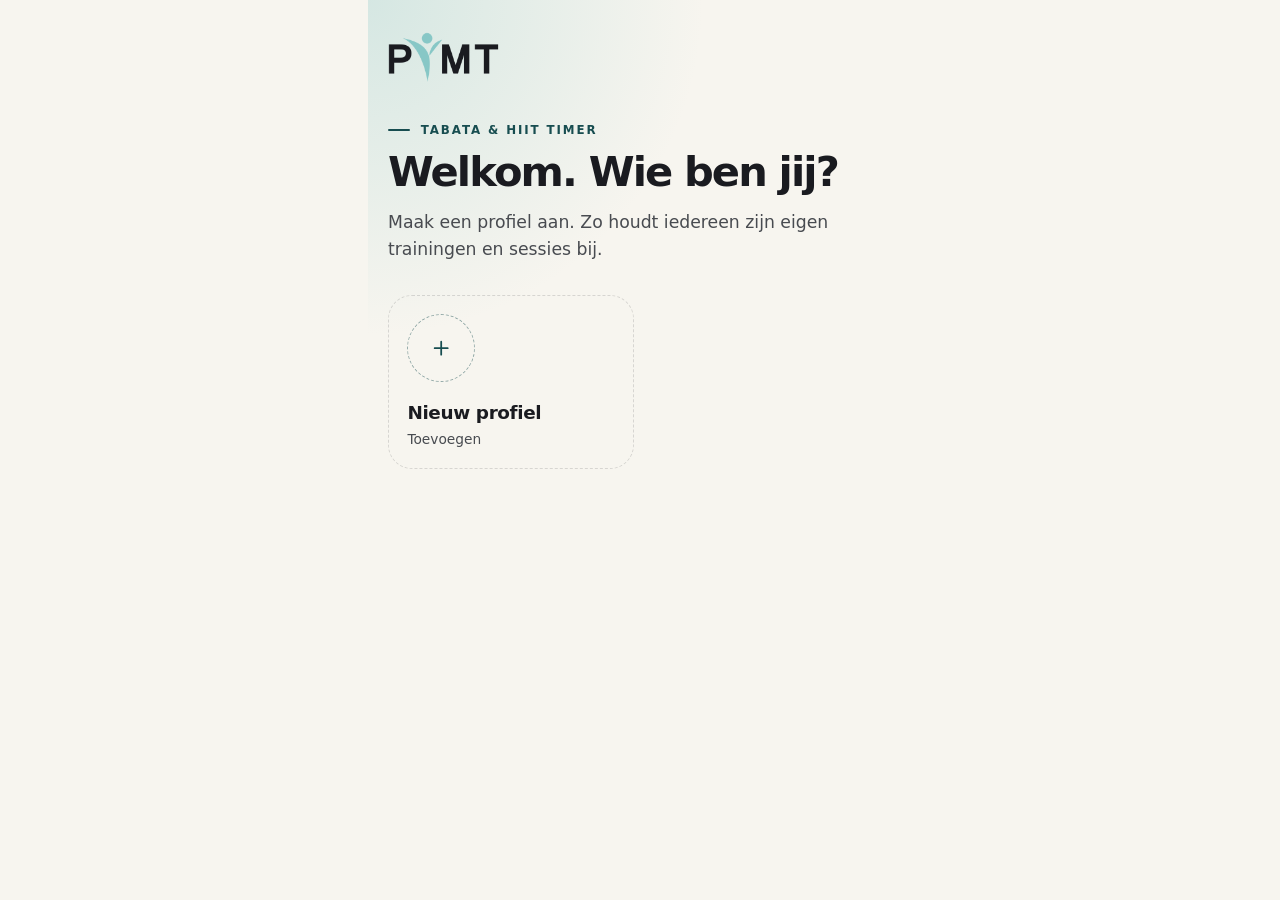
==== index.html @ 4b34563a "Bouw Tabata/HIIT timer als installeerbare web-app - Meerdere gebruikers met eigen trainingen en sess" ====
<!doctype html>
<html lang="nl">
<head>
  <meta charset="utf-8" />
  <title>Tabata Timer</title>
  <meta name="description" content="Tabata- en HIIT-timer met profielen per gebruiker." />

  <!-- Schermvullend op iPhone, ook onder de notch -->
  <meta name="viewport" content="width=device-width, initial-scale=1, viewport-fit=cover" />
  <meta name="theme-color" content="#f7f5ef" />

  <!-- Zorgt dat de app zonder Safari-balken opent vanaf het beginscherm -->
  <meta name="apple-mobile-web-app-capable" content="yes" />
  <meta name="mobile-web-app-capable" content="yes" />
  <meta name="apple-mobile-web-app-status-bar-style" content="default" />
  <meta name="apple-mobile-web-app-title" content="Tabata" />

  <link rel="manifest" href="manifest.webmanifest" />
  <link rel="apple-touch-icon" href="assets/icon-180.png" />
  <link rel="icon" type="image/png" href="assets/icon-192.png" />
  <link rel="stylesheet" href="css/app.css" />
</head>
<body>
  <div id="app"></div>
  <noscript>Deze app heeft JavaScript nodig.</noscript>
  <script type="module" src="js/app.js"></script>
</body>
</html>
---- css/app.css ----
/* ---------------------------------------------------------------
   app.css — vormgeving in de stijl van pvmtdankaerts.be
   Inhoud:
     1. Kleuren en basis
     2. Tekst (eyebrow, titels)
     3. Knoppen
     4. Schermen en onderdelen
     5. Training bewerken
     6. De lopende timer
     7. Pop-ups en meldingen
   --------------------------------------------------------------- */

/* ============ 1. Kleuren en basis ============ */
:root {
  --paper: #f7f5ef;
  --paper-deep: #edeae1;
  --surface: #fffef9;
  --ink: #1a1b20;
  --ink-soft: #484b50;
  --petrol: #174d50;
  --petrol-hover: #0f3c3f;
  --cyan: #87c7c6;
  --cyan-soft: #dcefed;
  --mint: #edf6f1;
  --line: rgba(26, 27, 32, 0.14);
  --danger: #a8433f;

  --radius-sm: 0.85rem;
  --radius-md: 1.5rem;
  --radius-lg: 2.5rem;
  --shadow: 0 24px 70px rgba(25, 44, 43, 0.11);

  --font: "Avenir Next", Avenir, "Segoe UI", system-ui, sans-serif;

  /* Ruimte voor de notch en de home-balk van de iPhone */
  --safe-top: env(safe-area-inset-top, 0px);
  --safe-bottom: env(safe-area-inset-bottom, 0px);
  --gutter: 1.25rem;
  --tabbar: 4.25rem;
}

*,
*::before,
*::after {
  box-sizing: border-box;
}

html {
  -webkit-text-size-adjust: 100%;
  -webkit-tap-highlight-color: transparent;
}

body {
  margin: 0;
  background: var(--paper);
  color: var(--ink);
  font-family: var(--font);
  font-size: 1rem;
  line-height: 1.5;
  text-rendering: optimizeLegibility;
  -webkit-font-smoothing: antialiased;
  touch-action: manipulation;
  overscroll-behavior-y: none;
}

body.is-running {
  overflow: hidden;
}

button,
input {
  font: inherit;
  color: inherit;
}

button {
  border: 0;
  background: none;
  padding: 0;
  cursor: pointer;
  text-align: inherit;
  -webkit-user-select: none;
  user-select: none;
  touch-action: manipulation;
}

svg {
  width: 1.4rem;
  height: 1.4rem;
  flex: none;
  display: block;
}

:focus-visible {
  outline: 2px solid var(--petrol);
  outline-offset: 3px;
}

[hidden] {
  display: none !important;
}

/* ============ 2. Tekst ============ */
.eyebrow {
  display: flex;
  align-items: center;
  gap: 0.65rem;
  margin: 0 0 0.8rem;
  color: var(--petrol);
  font-size: 0.74rem;
  font-weight: 700;
  line-height: 1.2;
  letter-spacing: 0.16em;
  text-transform: uppercase;
}

.eyebrow::before {
  content: "";
  flex: none;
  width: 1.4rem;
  height: 2px;
  border-radius: 2px;
  background: currentColor;
}

.title {
  margin: 0;
  font-size: clamp(2rem, 9.5vw, 2.6rem);
  font-weight: 650;
  line-height: 1.04;
  letter-spacing: -0.045em;
  text-wrap: balance;
}

.title--sm {
  font-size: 1.75rem;
}

.lead {
  margin: 1rem 0 0;
  color: var(--ink-soft);
  font-size: 1.08rem;
  line-height: 1.55;
}

.lead--sm {
  margin: 0.5rem 0 1.4rem;
  font-size: 1rem;
}

.muted {
  color: var(--ink-soft);
}

.hint {
  margin: 0.9rem 0.25rem 0;
  font-size: 0.86rem;
}

.section-gap {
  margin-top: 2.2rem;
}

/* ============ 3. Knoppen ============ */
.button {
  display: inline-flex;
  align-items: center;
  justify-content: center;
  gap: 0.55rem;
  min-height: 3.4rem;
  padding: 0.8rem 1.35rem;
  border: 1px solid transparent;
  border-radius: 999px;
  font-size: 0.96rem;
  font-weight: 700;
  line-height: 1.2;
  text-align: center;
  transition: transform 0.15s, background 0.18s;
}

.button:active {
  transform: scale(0.97);
}

.button svg {
  width: 1.15rem;
  height: 1.15rem;
}

.button--primary {
  background: var(--petrol);
  color: #fff;
}

.button--primary:active {
  background: var(--petrol-hover);
}

.button--secondary {
  border-color: var(--line);
  background: rgba(255, 255, 255, 0.55);
}

.button--danger {
  background: var(--danger);
  color: #fff;
}

.button--wide {
  display: flex;
  width: 100%;
}

.button--wide + .button--wide {
  margin-top: 0.65rem;
}

/* Ronde knop, zoals de pijltjes op de website */
.round-btn {
  display: grid;
  place-items: center;
  flex: none;
  width: 2.9rem;
  height: 2.9rem;
  border: 1px solid var(--line);
  border-radius: 50%;
  background: rgba(255, 255, 255, 0.55);
  transition: transform 0.15s;
}

.round-btn:active {
  transform: scale(0.92);
}

.round-btn--primary {
  width: 3.4rem;
  height: 3.4rem;
  border-color: transparent;
  background: var(--petrol);
  color: #fff;
  box-shadow: 0 8px 22px rgba(23, 77, 80, 0.22);
}

.round-btn--primary svg {
  width: 1.5rem;
  height: 1.5rem;
  margin-left: 0.12rem;
}

.link {
  display: inline-flex;
  align-items: center;
  gap: 0.45rem;
  min-height: 2.75rem;
  padding: 0.4rem 0.25rem;
  color: var(--petrol);
  font-size: 0.93rem;
  font-weight: 700;
  text-decoration: underline;
  text-decoration-thickness: 1px;
  text-underline-offset: 0.25em;
}

.link svg {
  width: 1.1rem;
  height: 1.1rem;
}

.link--danger {
  color: var(--danger);
}

/* ============ 4. Schermen en onderdelen ============ */
.screen {
  max-width: 34rem;
  min-height: 100dvh;
  margin: 0 auto;
  padding: calc(var(--safe-top) + 1.6rem) var(--gutter) calc(var(--safe-bottom) + 2rem);
}

/* Zachte cyaan gloed linksboven, zoals de hero op de website */
.screen--hero {
  background: radial-gradient(circle at 0% 0%, rgba(135, 199, 198, 0.3), transparent 21rem) no-repeat;
}

.screen--tabs {
  padding-bottom: calc(var(--safe-bottom) + var(--tabbar) + 2rem);
}

.logo {
  display: block;
  width: auto;
  height: 3.1rem;
  margin: 0.4rem 0 2.6rem;
}

/* ---- Avatar ---- */
.avatar {
  display: grid;
  place-items: center;
  flex: none;
  width: 2.75rem;
  height: 2.75rem;
  border-radius: 50%;
  color: #fff;
  font-size: 1.1rem;
  font-weight: 700;
  letter-spacing: -0.02em;
}

.avatar--light {
  color: var(--ink);
}

.avatar--lg {
  width: 4.25rem;
  height: 4.25rem;
  font-size: 1.75rem;
}

.avatar--ghost {
  border: 1.5px dashed rgba(23, 77, 80, 0.45);
  background: transparent !important;
  color: var(--petrol);
}

.avatar-btn {
  border-radius: 50%;
  padding: 3px;
  border: 1px solid var(--line);
  background: var(--surface);
}

/* ---- Gebruikers kiezen ---- */
.user-grid {
  display: grid;
  grid-template-columns: repeat(2, minmax(0, 1fr));
  gap: 0.75rem;
  margin-top: 2rem;
}

.user-card {
  display: flex;
  flex-direction: column;
  align-items: flex-start;
  gap: 0.15rem;
  min-width: 0;
  padding: 1.15rem;
  border: 1px solid var(--line);
  border-radius: var(--radius-md);
  background: var(--surface);
  transition: transform 0.15s;
}

.user-card:active {
  transform: scale(0.97);
}

.user-card .avatar {
  margin-bottom: 0.9rem;
}

.user-card strong {
  max-width: 100%;
  overflow: hidden;
  font-size: 1.15rem;
  font-weight: 650;
  letter-spacing: -0.02em;
  text-overflow: ellipsis;
  white-space: nowrap;
}

.user-card small {
  color: var(--ink-soft);
  font-size: 0.86rem;
}

.user-card--new {
  border-style: dashed;
  background: transparent;
}

/* ---- Trainingen ---- */
.topline {
  display: flex;
  align-items: flex-start;
  justify-content: space-between;
  gap: 1rem;
}

.weekcard {
  display: grid;
  grid-template-columns: 1fr 1fr;
  margin: 1.6rem 0 0.4rem;
  border-radius: var(--radius-md);
  background: var(--petrol);
  color: #fff;
}

.weekcard > div {
  padding: 1.05rem 1.25rem;
}

.weekcard > div + div {
  border-left: 1px solid rgba(255, 255, 255, 0.18);
}

.weekcard strong {
  display: block;
  font-size: 1.6rem;
  font-weight: 650;
  line-height: 1.15;
  letter-spacing: -0.035em;
}

.weekcard span {
  color: rgba(255, 255, 255, 0.78);
  font-size: 0.84rem;
}

.group {
  margin-top: 1.9rem;
}

.workout {
  display: flex;
  align-items: center;
  gap: 0.75rem;
  margin-top: 0.7rem;
  padding: 0.35rem 1.1rem 0.35rem 0.35rem;
  border: 1px solid var(--line);
  border-radius: var(--radius-md);
  background: var(--surface);
}

.workout-main {
  flex: 1;
  min-width: 0;
  padding: 0.85rem 0 0.9rem 0.9rem;
  border-radius: 1.2rem;
}

.workout h3 {
  margin: 0;
  overflow: hidden;
  font-size: 1.24rem;
  font-weight: 650;
  line-height: 1.2;
  letter-spacing: -0.025em;
  text-overflow: ellipsis;
  white-space: nowrap;
}

.workout p {
  margin: 0.2rem 0 0.6rem;
  color: var(--ink-soft);
  font-size: 0.88rem;
  line-height: 1.35;
}

.pill {
  display: inline-block;
  flex: none;
  padding: 0.22rem 0.65rem;
  border-radius: 999px;
  background: var(--cyan-soft);
  color: var(--petrol);
  font-size: 0.8rem;
  font-weight: 700;
  font-variant-numeric: tabular-nums;
  white-space: nowrap;
}

.pill--muted {
  background: var(--paper-deep);
  color: var(--ink-soft);
}

.screen > .button--wide {
  margin-top: 1.4rem;
}

.empty {
  margin-top: 1.6rem;
  padding: 1.5rem;
  border: 1px dashed var(--line);
  border-radius: var(--radius-md);
  color: var(--ink-soft);
  text-align: center;
}

.empty p {
  margin: 0;
}

/* ---- Tabbalk onderaan ---- */
.tabbar {
  position: fixed;
  z-index: 10;
  right: 0;
  bottom: 0;
  left: 0;
  display: flex;
  justify-content: center;
  height: calc(var(--tabbar) + var(--safe-bottom));
  padding: 0 0.5rem var(--safe-bottom);
  border-top: 1px solid var(--line);
  background: rgba(247, 245, 239, 0.88);
  -webkit-backdrop-filter: blur(18px);
  backdrop-filter: blur(18px);
}

.tab {
  display: flex;
  flex: 1;
  flex-direction: column;
  align-items: center;
  justify-content: center;
  gap: 0.2rem;
  max-width: 10rem;
  color: var(--ink-soft);
  font-size: 0.72rem;
  font-weight: 600;
}

.tab.is-active {
  color: var(--petrol);
  font-weight: 700;
}

.tab svg {
  width: 1.5rem;
  height: 1.5rem;
}

/* ---- Lijsten en rijen ---- */
.list {
  overflow: hidden;
  border: 1px solid var(--line);
  border-radius: var(--radius-md);
  background: var(--surface);
}

.list > * + * {
  border-top: 1px solid var(--line);
}

.row,
.session {
  display: flex;
  align-items: center;
  gap: 0.85rem;
  width: 100%;
  min-height: 4rem;
  padding: 0.75rem 1.1rem;
}

.row:active,
.session:active {
  background: var(--mint);
}

.row-body,
.session-body {
  flex: 1;
  min-width: 0;
}

.row-body strong,
.session-body strong {
  display: block;
  overflow: hidden;
  font-weight: 650;
  letter-spacing: -0.015em;
  text-overflow: ellipsis;
  white-space: nowrap;
}

.row-body small,
.session-body small {
  display: block;
  color: var(--ink-soft);
  font-size: 0.84rem;
  line-height: 1.35;
}

.session-time {
  flex: none;
  width: 2.9rem;
  color: var(--ink-soft);
  font-size: 0.86rem;
  font-variant-numeric: tabular-nums;
}

/* Aan/uit-schakelaar */
.switch {
  position: relative;
  flex: none;
  width: 3.1rem;
  height: 1.9rem;
  border-radius: 999px;
  background: var(--paper-deep);
  box-shadow: inset 0 0 0 1px var(--line);
  transition: background 0.2s;
}

.switch::after {
  content: "";
  position: absolute;
  top: 0.2rem;
  left: 0.2rem;
  width: 1.5rem;
  height: 1.5rem;
  border-radius: 50%;
  background: #fff;
  box-shadow: 0 1px 4px rgba(0, 0, 0, 0.25);
  transition: transform 0.2s;
}

[aria-checked="true"] .switch {
  background: var(--petrol);
}

[aria-checked="true"] .switch::after {
  transform: translateX(1.2rem);
}

/* ---- Geschiedenis ---- */
.segmented {
  display: grid;
  grid-template-columns: 1fr 1fr;
  gap: 0.25rem;
  margin: 1.5rem 0 1.25rem;
  padding: 0.25rem;
  border-radius: 999px;
  background: var(--paper-deep);
}

.segmented button {
  min-height: 2.6rem;
  border-radius: 999px;
  color: var(--ink-soft);
  font-size: 0.93rem;
  font-weight: 700;
  text-align: center;
}

.segmented .is-active {
  background: var(--surface);
  color: var(--petrol);
  box-shadow: 0 1px 4px rgba(25, 44, 43, 0.14);
}

.tiles {
  display: grid;
  grid-template-columns: repeat(3, minmax(0, 1fr));
  gap: 0.6rem;
}

.tile {
  padding: 0.95rem 0.9rem;
  border-radius: var(--radius-sm);
  background: var(--cyan-soft);
}

.tile strong {
  display: block;
  color: var(--petrol);
  font-size: 1.3rem;
  font-weight: 650;
  line-height: 1.2;
  letter-spacing: -0.035em;
  white-space: nowrap;
}

.tile span {
  color: var(--ink-soft);
  font-size: 0.8rem;
}

.day {
  margin: 1.6rem 0.25rem 0.6rem;
  color: var(--ink-soft);
  font-size: 0.86rem;
  font-weight: 600;
}

.day::first-letter {
  text-transform: uppercase;
}

.usergroup {
  margin-top: 1.25rem;
  padding: 1.1rem;
  border: 1px solid var(--line);
  border-radius: var(--radius-md);
  background: rgba(255, 255, 255, 0.45);
}

.usergroup-head {
  display: flex;
  align-items: center;
  gap: 0.85rem;
}

.usergroup-head strong {
  display: block;
  font-size: 1.15rem;
  font-weight: 650;
  letter-spacing: -0.02em;
}

.usergroup-head em {
  color: var(--ink-soft);
  font-size: 0.86rem;
  font-style: normal;
  font-weight: 500;
}

.usergroup-head small {
  color: var(--ink-soft);
  font-size: 0.84rem;
}

.usergroup .day {
  margin-top: 1.1rem;
}

.usergroup > .muted {
  margin: 0.9rem 0 0;
  font-size: 0.9rem;
}

.usergroup > .link {
  margin-top: 0.5rem;
}

/* ---- Profiel ---- */
.profile-head {
  display: flex;
  align-items: center;
  gap: 1rem;
  margin: 0.4rem 0 1.4rem;
}

.screen > .link--danger {
  margin-top: 1.6rem;
}

/* ============ 5. Training bewerken ============ */
.screen--edit {
  padding-bottom: calc(var(--safe-bottom) + 13.5rem);
}

.navbar {
  display: flex;
  align-items: center;
  justify-content: space-between;
  margin-bottom: 1.5rem;
}

.navbar .eyebrow {
  margin: 0;
}

.navbar .eyebrow::before {
  display: none;
}

.navbar-spacer {
  width: 2.9rem;
}

.textfield {
  display: block;
  margin-top: 1rem;
}

.textfield > span {
  display: block;
  margin: 0 0 0.4rem 0.25rem;
  font-size: 0.86rem;
  font-weight: 700;
}

.textfield em {
  color: var(--ink-soft);
  font-style: normal;
  font-weight: 500;
}

.textfield input {
  width: 100%;
  min-height: 3.4rem;
  padding: 0.6rem 1.1rem;
  border: 1px solid var(--line);
  border-radius: var(--radius-sm);
  background: var(--surface);
  font-size: 1.05rem; /* minstens 16px: anders zoomt de iPhone in bij het typen */
  -webkit-appearance: none;
  appearance: none;
}

.textfield input::placeholder {
  color: rgba(72, 75, 80, 0.6);
}

.textfield input:focus {
  border-color: var(--petrol);
  outline: 2px solid rgba(23, 77, 80, 0.18);
  outline-offset: 0;
}

.chips {
  display: flex;
  flex-wrap: wrap;
  gap: 0.45rem;
  margin-top: 0.6rem;
}

.chip {
  min-height: 2.2rem;
  padding: 0.3rem 0.9rem;
  border: 1px solid var(--line);
  border-radius: 999px;
  background: rgba(255, 255, 255, 0.55);
  font-size: 0.86rem;
  font-weight: 600;
}

.field {
  display: flex;
  align-items: center;
  justify-content: space-between;
  gap: 0.75rem;
  min-height: 4.4rem;
  padding: 0.7rem 0.7rem 0.7rem 1.1rem;
}

.field-label {
  display: flex;
  align-items: center;
  gap: 0.75rem;
  min-width: 0;
}

.field-label strong {
  display: block;
  font-weight: 650;
  line-height: 1.25;
  letter-spacing: -0.015em;
}

.field-label small {
  display: block;
  color: var(--ink-soft);
  font-size: 0.8rem;
  line-height: 1.3;
}

.dot {
  flex: none;
  width: 0.7rem;
  height: 0.7rem;
  border-radius: 50%;
}

.dot--prepare,
.seg--prepare {
  background: #cfc9bb;
}

.dot--work,
.seg--work {
  background: var(--petrol);
}

.dot--rest,
.seg--rest,
.seg--setrest {
  background: var(--cyan);
}

.dot--cooldown,
.seg--cooldown {
  background: #b9dcd9;
}

.dot--none {
  border: 1.5px solid var(--line);
}

.stepper {
  display: flex;
  flex: none;
  align-items: center;
  gap: 0.15rem;
}

.step {
  display: grid;
  place-items: center;
  width: 2.75rem;
  height: 2.75rem;
  border: 1px solid var(--line);
  border-radius: 50%;
  background: var(--paper);
  color: var(--petrol);
}

.step:active {
  background: var(--cyan-soft);
}

.step svg {
  width: 1.2rem;
  height: 1.2rem;
}

.step-value {
  width: 4.1rem;
  height: 2.75rem;
  padding: 0;
  border: 0;
  border-radius: var(--radius-sm);
  background: transparent;
  font-size: 1.25rem;
  font-weight: 650;
  font-variant-numeric: tabular-nums;
  letter-spacing: -0.02em;
  text-align: center;
}

.step-value:focus {
  background: var(--cyan-soft);
  outline: none;
}

.edit-actions {
  display: flex;
  justify-content: space-between;
  margin-top: 1.4rem;
}

/* Balk onderaan met totale tijd en de knoppen */
.savebar {
  position: fixed;
  z-index: 10;
  right: 0;
  bottom: 0;
  left: 0;
  padding: 0.95rem var(--gutter) calc(var(--safe-bottom) + 0.95rem);
  border-top: 1px solid var(--line);
  background: rgba(247, 245, 239, 0.92);
  -webkit-backdrop-filter: blur(18px);
  backdrop-filter: blur(18px);
}

.savebar > * {
  max-width: 31.5rem;
  margin-inline: auto;
}

.savebar-info {
  display: flex;
  align-items: baseline;
  justify-content: space-between;
}

.savebar-info span {
  color: var(--ink-soft);
  font-size: 0.86rem;
  font-weight: 600;
}

.savebar-info strong {
  font-size: 1.5rem;
  font-weight: 650;
  font-variant-numeric: tabular-nums;
  letter-spacing: -0.035em;
}

.timeline {
  display: flex;
  gap: 1px;
  height: 0.55rem;
  margin-top: 0.45rem;
  margin-bottom: 0.9rem;
  overflow: hidden;
  border-radius: 999px;
  background: var(--paper-deep);
}

.seg {
  flex: 1 0 0;
  min-width: 0;
}

.savebar-buttons {
  display: grid;
  grid-template-columns: auto 1fr;
  gap: 0.6rem;
}

/* ============ 6. De lopende timer ============ */
.run {
  /* Kleuren per fase: zie [data-phase] hieronder */
  --bg: var(--paper);
  --fg: var(--ink);
  --soft: var(--ink-soft);
  --ring: var(--petrol);
  --track: rgba(26, 27, 32, 0.1);
  --btn: rgba(26, 27, 32, 0.07);
  --play-bg: var(--petrol);
  --play-fg: #fff;

  position: fixed;
  z-index: 50;
  inset: 0;
  display: flex;
  flex-direction: column;
  padding: calc(var(--safe-top) + 0.9rem) var(--gutter) calc(var(--safe-bottom) + 1.25rem);
  background: var(--bg);
  color: var(--fg);
  transition: background 0.35s, color 0.35s;
}

.run[data-phase="work"] {
  --bg: var(--petrol);
  --fg: #fff;
  --soft: rgba(255, 255, 255, 0.76);
  --ring: var(--cyan);
  --track: rgba(255, 255, 255, 0.15);
  --btn: rgba(255, 255, 255, 0.13);
  --play-bg: #fff;
  --play-fg: var(--petrol);
}

.run[data-phase="rest"],
.run[data-phase="setrest"] {
  --bg: var(--cyan);
  --soft: rgba(26, 27, 32, 0.72);
  --track: rgba(23, 77, 80, 0.18);
  --btn: rgba(23, 77, 80, 0.14);
}

.run[data-phase="cooldown"] {
  --bg: var(--cyan-soft);
}

.run[data-phase="done"] {
  background: radial-gradient(circle at 0% 0%, rgba(135, 199, 198, 0.3), transparent 21rem) no-repeat var(--paper);
  overflow-y: auto;
}

.run > * {
  width: 100%;
  max-width: 31.5rem;
  margin-inline: auto;
}

.run-top {
  display: flex;
  align-items: center;
  justify-content: space-between;
  gap: 0.75rem;
}

.run .eyebrow {
  min-width: 0;
  margin: 0;
  color: var(--soft);
}

.run-top .eyebrow {
  overflow: hidden;
  text-overflow: ellipsis;
  white-space: nowrap;
}

.run-top .eyebrow::before {
  display: none;
}

.round-btn--ghost {
  border-color: transparent;
  background: var(--btn);
  color: inherit;
}

.round-btn--lg {
  width: 3.6rem;
  height: 3.6rem;
}

.round-btn--lg svg {
  width: 1.6rem;
  height: 1.6rem;
}

.round-btn--play {
  width: 5.25rem;
  height: 5.25rem;
  border-color: transparent;
  background: var(--play-bg);
  color: var(--play-fg);
  box-shadow: 0 12px 30px rgba(6, 30, 31, 0.22);
}

.round-btn--play svg {
  width: 2.3rem;
  height: 2.3rem;
}

.run-main {
  display: flex;
  flex: 1;
  flex-direction: column;
  align-items: center;
  justify-content: center;
  min-height: 0;
  text-align: center;
}

.run-phase {
  margin: 0 0 0.9rem;
  font-size: clamp(1.9rem, 9vw, 2.6rem);
  font-weight: 650;
  line-height: 1.05;
  letter-spacing: -0.045em;
}

.ring {
  position: relative;
  display: grid;
  place-items: center;
  width: min(80vw, 44vh, 24rem);
  aspect-ratio: 1;
  border-radius: 50%;
  color: inherit;
}

.ring svg {
  position: absolute;
  inset: 0;
  width: 100%;
  height: 100%;
}

.ring circle {
  fill: none;
  stroke-width: 14;
}

.ring-track {
  stroke: var(--track);
}

.ring-bar {
  stroke: var(--ring);
  stroke-linecap: round;
  transition: stroke 0.35s;
}

.ring-time {
  font-size: min(25vw, 13.5vh, 7.4rem);
  font-weight: 650;
  font-variant-numeric: tabular-nums;
  line-height: 1;
  letter-spacing: -0.055em;
}

.ring-note {
  position: absolute;
  bottom: 21%;
  left: 0;
  right: 0;
  color: var(--soft);
  font-size: 0.78rem;
  font-weight: 700;
  letter-spacing: 0.16em;
  text-transform: uppercase;
}

/* Laatste drie seconden: het getal "klopt" mee */
.run.is-ending .ring-time {
  animation: pulse 1s ease-out infinite;
}

@keyframes pulse {
  0% {
    transform: scale(1.12);
  }
  40%,
  100% {
    transform: scale(1);
  }
}

.run.is-paused .ring-bar {
  opacity: 0.45;
}

.run-next {
  min-height: 1.5em;
  margin: 1rem 0 0;
  color: var(--soft);
  font-size: 1rem;
  font-weight: 600;
}

.run-meta {
  display: grid;
  grid-template-columns: repeat(3, 1fr);
  margin-top: 0.75rem;
  text-align: center;
}

.run-meta strong {
  display: block;
  font-size: 1.45rem;
  font-weight: 650;
  font-variant-numeric: tabular-nums;
  line-height: 1.2;
  letter-spacing: -0.035em;
}

.run-meta span {
  color: var(--soft);
  font-size: 0.72rem;
  font-weight: 700;
  letter-spacing: 0.14em;
  text-transform: uppercase;
}

.run-progress {
  height: 0.4rem;
  margin-top: 1rem;
  overflow: hidden;
  border-radius: 999px;
  background: var(--track);
}

.run-progress i {
  display: block;
  height: 100%;
  border-radius: 999px;
  background: var(--ring);
  transform: scaleX(0);
  transform-origin: left;
}

.run-controls {
  display: flex;
  align-items: center;
  justify-content: center;
  gap: 1.6rem;
  margin-top: 1.4rem;
}

/* ---- Training afgerond ---- */
.done {
  margin-block: auto;
  padding: 2rem 0;
}

.done .eyebrow {
  margin-bottom: 0.8rem;
  color: var(--petrol);
}

.done .tiles {
  margin-top: 1.75rem;
}

.done-buttons {
  margin-top: 1.75rem;
}

/* ============ 7. Pop-ups en meldingen ============ */
.sheet-backdrop {
  position: fixed;
  z-index: 100;
  inset: 0;
  display: flex;
  align-items: flex-end;
  justify-content: center;
  background: rgba(6, 30, 31, 0);
  transition: background 0.25s;
}

.sheet-backdrop.is-open {
  background: rgba(6, 30, 31, 0.42);
}

.sheet {
  width: 100%;
  max-width: 34rem;
  max-height: 92dvh;
  padding: 1.75rem var(--gutter) calc(var(--safe-bottom) + 1.25rem);
  overflow-y: auto;
  border-radius: var(--radius-lg) var(--radius-lg) 0 0;
  background: var(--surface);
  box-shadow: 0 -1.5rem 5rem rgba(0, 0, 0, 0.2);
  transform: translateY(100%);
  transition: transform 0.3s cubic-bezier(0.2, 0.8, 0.2, 1);
}

.is-open .sheet {
  transform: none;
}

.sheet-title {
  margin: 0;
  font-size: 1.6rem;
  font-weight: 650;
  line-height: 1.15;
  letter-spacing: -0.035em;
}

.sheet .textfield input {
  background: #fff;
}

.swatches {
  display: flex;
  flex-wrap: wrap;
  gap: 0.7rem;
  margin: 1.1rem 0 1.5rem;
  padding: 0;
  border: 0;
}

.swatches legend {
  margin: 0 0 0.5rem 0.25rem;
  padding: 0;
  font-size: 0.86rem;
  font-weight: 700;
}

.swatches input {
  position: absolute;
  opacity: 0;
}

.swatches span {
  display: block;
  width: 2.75rem;
  height: 2.75rem;
  border: 3px solid var(--surface);
  border-radius: 50%;
  box-shadow: 0 0 0 1px var(--line);
}

.swatches input:checked + span {
  box-shadow: 0 0 0 2.5px var(--petrol);
}

.swatches input:focus-visible + span {
  outline: 2px solid var(--petrol);
  outline-offset: 4px;
}

.toast {
  position: fixed;
  z-index: 120;
  bottom: calc(var(--safe-bottom) + var(--tabbar) + 1rem);
  left: 50%;
  padding: 0.7rem 1.2rem;
  border-radius: 999px;
  background: var(--ink);
  color: #fff;
  font-size: 0.9rem;
  font-weight: 600;
  white-space: nowrap;
  transform: translateX(-50%);
  animation: toast-in 0.25s ease-out;
}

@keyframes toast-in {
  from {
    opacity: 0;
    transform: translate(-50%, 0.6rem);
  }
}

/* Wie liever geen beweging ziet: animaties uit */
@media (prefers-reduced-motion: reduce) {
  *,
  *::before,
  *::after {
    animation: none !important;
    transition: none !important;
  }
}

/* Kleinere toestellen (bv. iPhone SE): de timer compacter maken zodat alles past */
@media (max-height: 720px) {
  .run-phase {
    margin-bottom: 0.6rem;
    font-size: 1.8rem;
  }

  .ring {
    width: min(74vw, 38vh);
  }

  .run-next {
    margin-top: 0.6rem;
    font-size: 0.93rem;
  }

  .run-meta {
    margin-top: 0.4rem;
  }

  .run-meta strong {
    font-size: 1.25rem;
  }

  .run-progress {
    margin-top: 0.7rem;
  }

  .run-controls {
    margin-top: 1rem;
  }

  .round-btn--play {
    width: 4.4rem;
    height: 4.4rem;
  }

  .round-btn--play svg {
    width: 2rem;
    height: 2rem;
  }
}

@media (max-height: 600px) {
  .run {
    padding-bottom: calc(var(--safe-bottom) + 0.8rem);
  }

  .ring {
    width: min(72vw, 39vh);
  }

  .ring circle {
    stroke-width: 16;
  }
}
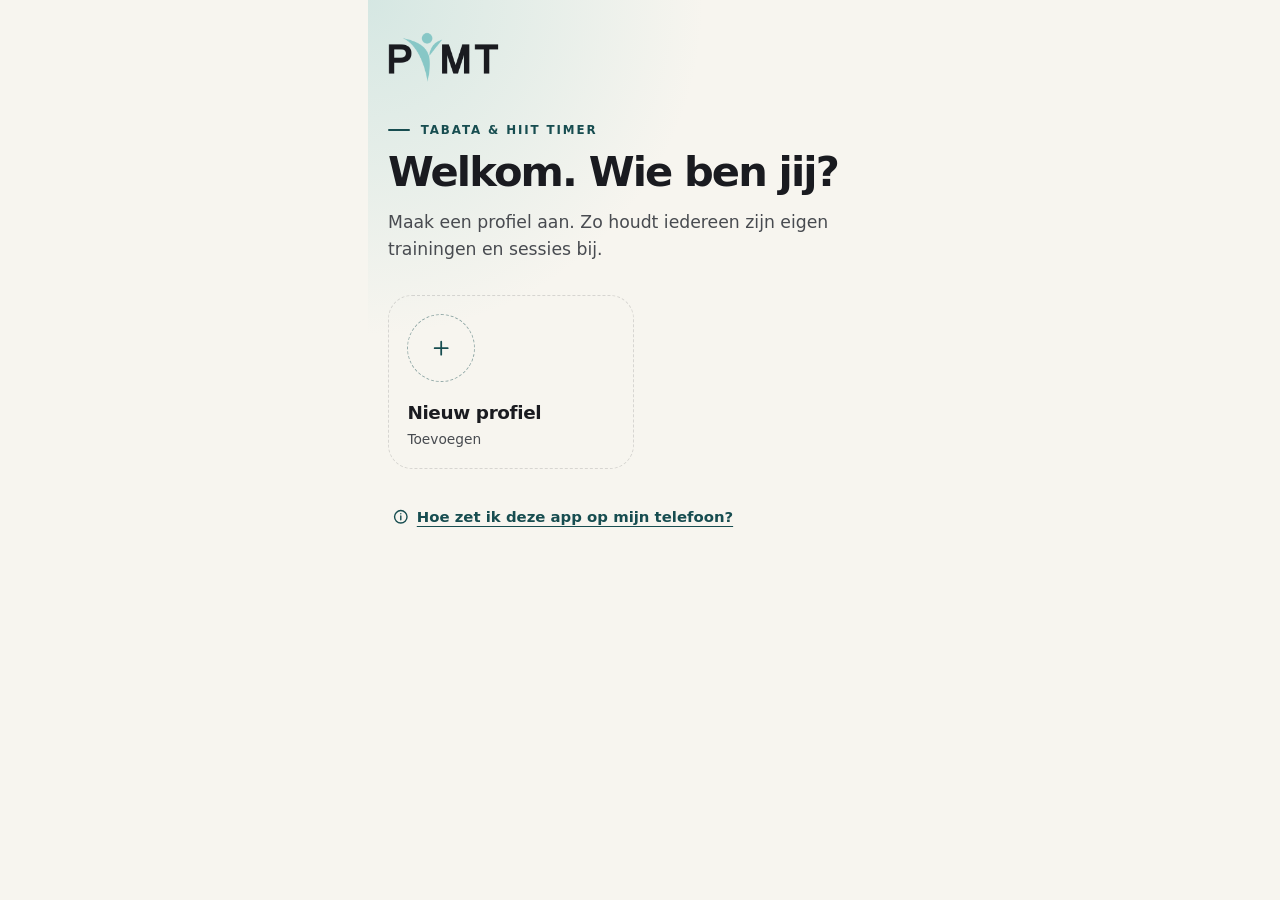
==== commit 645983f9: "Zet het app-icoon ook in de hoofdmap, voor installatie via Chrome - apple-touch-icon.png, apple-touc" ====
--- a/index.html
+++ b/index.html
@@ -16,8 +16,12 @@
   <meta name="apple-mobile-web-app-title" content="Tabata" />
 
   <link rel="manifest" href="manifest.webmanifest" />
-  <link rel="apple-touch-icon" href="assets/icon-180.png" />
-  <link rel="icon" type="image/png" href="assets/icon-192.png" />
+  <!-- Het icoon voor op het beginscherm. Naast deze regel staat het bestand ook als
+       apple-touch-icon.png in de hoofdmap: sommige browsers (zoals Chrome op een iPhone)
+       zoeken het daar en tonen anders een grijs icoon. -->
+  <link rel="apple-touch-icon" sizes="180x180" href="apple-touch-icon.png" />
+  <link rel="icon" type="image/png" sizes="192x192" href="assets/icon-192.png" />
+  <link rel="icon" href="favicon.ico" sizes="48x48" />
   <link rel="stylesheet" href="css/app.css" />
 </head>
 <body>
--- a/css/app.css
+++ b/css/app.css
@@ -389,20 +389,41 @@
 }
 
 .weekcard {
+  position: relative;
   display: grid;
   grid-template-columns: 1fr 1fr;
+  width: 100%;
   margin: 1.6rem 0 0.4rem;
   border-radius: var(--radius-md);
   background: var(--petrol);
   color: #fff;
 }
 
-.weekcard > div {
+.weekcard:active {
+  background: var(--petrol-hover);
+}
+
+.weekcard-cell {
+  display: block;
   padding: 1.05rem 1.25rem;
 }
 
-.weekcard > div + div {
+.weekcard-cell + .weekcard-cell {
   border-left: 1px solid rgba(255, 255, 255, 0.18);
+}
+
+/* Pijltje rechts: toont dat je op de kaart kan tikken */
+.weekcard-more {
+  position: absolute;
+  top: 50%;
+  right: 0.7rem;
+  color: rgba(255, 255, 255, 0.6);
+  transform: translateY(-50%);
+}
+
+.weekcard-more svg {
+  width: 1.15rem;
+  height: 1.15rem;
 }
 
 .weekcard strong {
@@ -413,7 +434,8 @@
   letter-spacing: -0.035em;
 }
 
-.weekcard span {
+.weekcard small {
+  display: block;
   color: rgba(255, 255, 255, 0.78);
   font-size: 0.84rem;
 }
@@ -1122,20 +1144,53 @@
   text-align: center;
 }
 
+.run-kicker {
+  margin: 0 0 0.25rem;
+  color: var(--soft);
+  font-size: 0.74rem;
+  font-weight: 700;
+  letter-spacing: 0.16em;
+  text-transform: uppercase;
+}
+
 .run-phase {
+  display: -webkit-box;
+  max-width: 100%;
   margin: 0 0 0.9rem;
+  padding-bottom: 0.08em;
+  overflow: hidden;
   font-size: clamp(1.9rem, 9vw, 2.6rem);
   font-weight: 650;
-  line-height: 1.05;
+  line-height: 1.08;
   letter-spacing: -0.045em;
+  -webkit-box-orient: vertical;
+  -webkit-line-clamp: 2;
+}
+
+/* Lange namen van oefeningen iets kleiner */
+.run-phase.is-long {
+  font-size: clamp(1.5rem, 7vw, 2rem);
+}
+
+/* De ruimte waarin de cirkel staat. Ze neemt alle hoogte die overblijft;
+   app.js meet die ruimte en zet de juiste maat in --ring-size. */
+.ring-wrap {
+  --ring-size: min(74vw, 36vh, 24rem);
+  display: grid;
+  flex: 1 1 0;
+  place-items: center;
+  width: 100%;
+  min-height: 5rem;
+  max-height: min(80vw, 24rem);
 }
 
 .ring {
   position: relative;
   display: grid;
+  flex: none;
   place-items: center;
-  width: min(80vw, 44vh, 24rem);
-  aspect-ratio: 1;
+  width: var(--ring-size);
+  height: var(--ring-size);
   border-radius: 50%;
   color: inherit;
 }
@@ -1163,7 +1218,7 @@
 }
 
 .ring-time {
-  font-size: min(25vw, 13.5vh, 7.4rem);
+  font-size: calc(var(--ring-size) * 0.3);
   font-weight: 650;
   font-variant-numeric: tabular-nums;
   line-height: 1;
@@ -1401,10 +1456,6 @@
     font-size: 1.8rem;
   }
 
-  .ring {
-    width: min(74vw, 38vh);
-  }
-
   .run-next {
     margin-top: 0.6rem;
     font-size: 0.93rem;
@@ -1442,11 +1493,469 @@
     padding-bottom: calc(var(--safe-bottom) + 0.8rem);
   }
 
-  .ring {
-    width: min(72vw, 39vh);
-  }
-
   .ring circle {
     stroke-width: 16;
   }
 }
+
+/* ---- Reservekopie ---- */
+.avatar--plain {
+  border-style: solid;
+  border-color: var(--line);
+}
+
+.avatar--plain svg {
+  width: 1.25rem;
+  height: 1.25rem;
+}
+
+/* Het veld om een bestand te kiezen is onzichtbaar; de knop in de lijst opent het. */
+.file-picker {
+  position: fixed;
+  left: -100vw;
+  width: 1px;
+  height: 1px;
+  opacity: 0;
+}
+
+.sheet-note {
+  margin: 0.45rem 0.25rem 1.1rem;
+  font-size: 0.86rem;
+  line-height: 1.4;
+}
+
+.sheet > .link {
+  display: flex;
+  justify-content: center;
+  width: 100%;
+}
+
+/* ============ Oefeningen ============ */
+
+/* ---- Lijst op het bewerkscherm ---- */
+.exercise {
+  display: flex;
+  align-items: center;
+  gap: 0.35rem;
+  padding-right: 0.6rem;
+}
+
+.exercise-main {
+  display: flex;
+  flex: 1;
+  align-items: center;
+  gap: 0.8rem;
+  min-width: 0;
+  min-height: 4.4rem;
+  padding: 0.6rem 0.4rem 0.6rem 0.7rem;
+}
+
+.exercise-main:active {
+  background: var(--mint);
+}
+
+.exercise-main small {
+  display: -webkit-box;
+  overflow: hidden;
+  -webkit-box-orient: vertical;
+  -webkit-line-clamp: 2;
+}
+
+.thumb {
+  display: grid;
+  flex: none;
+  place-items: center;
+  width: 3.25rem;
+  height: 3.25rem;
+  border-radius: 0.8rem;
+  background: var(--mint);
+  object-fit: cover;
+}
+
+.thumb--empty {
+  color: var(--petrol);
+  font-size: 1.1rem;
+  font-weight: 700;
+}
+
+.step--sm {
+  flex: none;
+  width: 2.3rem;
+  height: 2.3rem;
+}
+
+.step--sm:disabled {
+  opacity: 0.3;
+}
+
+.list--exercises + .button,
+#exerciseList:empty + .button {
+  margin-top: 0.7rem;
+}
+
+.link--inline {
+  display: inline;
+  min-height: 0;
+  padding: 0;
+  font-size: inherit;
+}
+
+/* ---- Pop-up: bibliotheek ---- */
+.library-grid {
+  display: grid;
+  grid-template-columns: repeat(3, minmax(0, 1fr));
+  gap: 0.6rem;
+}
+
+.library-tile {
+  position: relative;
+  display: flex;
+  flex-direction: column;
+  gap: 0.4rem;
+  min-width: 0;
+  padding: 0.35rem 0.35rem 0.55rem;
+  border: 1px solid var(--line);
+  border-radius: 1.1rem;
+  background: #fff;
+  text-align: center;
+  transition: transform 0.15s;
+}
+
+.library-tile:active {
+  transform: scale(0.95);
+}
+
+.library-tile img {
+  display: block;
+  width: 100%;
+  aspect-ratio: 1;
+  border-radius: 0.8rem;
+}
+
+.library-tile strong {
+  padding: 0 0.15rem;
+  font-size: 0.82rem;
+  font-weight: 650;
+  line-height: 1.2;
+  letter-spacing: -0.01em;
+}
+
+.tile-count {
+  position: absolute;
+  top: 0.6rem;
+  right: 0.6rem;
+  min-width: 1.7rem;
+  padding: 0.1rem 0.4rem;
+  border-radius: 999px;
+  background: var(--petrol);
+  color: #fff;
+  font-size: 0.76rem;
+  font-weight: 700;
+}
+
+/* De knop "Klaar" blijft onderaan de pop-up staan terwijl je scrolt */
+.sheet-footer {
+  position: sticky;
+  bottom: calc(-1 * (var(--safe-bottom) + 1.25rem));
+  margin: 1.2rem calc(-1 * var(--gutter)) calc(-1 * (var(--safe-bottom) + 1.25rem));
+  padding: 0.8rem var(--gutter) calc(var(--safe-bottom) + 1.25rem);
+  border-top: 1px solid var(--line);
+  background: var(--surface);
+}
+
+/* ---- Pop-up: oefening bewerken ---- */
+.textfield textarea {
+  display: block;
+  width: 100%;
+  padding: 0.8rem 1.1rem;
+  border: 1px solid var(--line);
+  border-radius: var(--radius-sm);
+  background: #fff;
+  font: inherit;
+  font-size: 1.05rem;
+  line-height: 1.45;
+  resize: vertical;
+  -webkit-appearance: none;
+  appearance: none;
+}
+
+.textfield textarea:focus {
+  border-color: var(--petrol);
+  outline: 2px solid rgba(23, 77, 80, 0.18);
+  outline-offset: 0;
+}
+
+.image-add {
+  display: flex;
+  flex-direction: column;
+  align-items: center;
+  gap: 0.2rem;
+  width: 100%;
+  padding: 1.3rem 1rem;
+  border: 1.5px dashed rgba(23, 77, 80, 0.4);
+  border-radius: var(--radius-sm);
+  color: var(--petrol);
+  text-align: center;
+}
+
+.image-add svg {
+  width: 1.8rem;
+  height: 1.8rem;
+  margin-bottom: 0.2rem;
+}
+
+.image-add small {
+  color: var(--ink-soft);
+  font-size: 0.84rem;
+}
+
+.image-preview {
+  display: block;
+  width: 100%;
+  max-height: 14rem;
+  border-radius: var(--radius-sm);
+  background: var(--mint);
+  object-fit: contain;
+}
+
+.image-actions {
+  display: flex;
+  flex-wrap: wrap;
+  justify-content: space-between;
+  gap: 0 1rem;
+}
+
+.sheet-buttons {
+  margin-top: 1.4rem;
+}
+
+.sheet form > .link {
+  display: flex;
+  justify-content: center;
+  width: 100%;
+  margin-top: 0.4rem;
+}
+
+/* ---- Tijdens de timer ---- */
+.run-card {
+  display: flex;
+  align-items: center;
+  gap: 0.75rem;
+  width: 100%;
+  max-width: 24rem;
+  min-height: 4rem;
+  margin-top: 0.8rem;
+  padding: 0.45rem 0.8rem 0.45rem 0.45rem;
+  border-radius: 1.1rem;
+  background: var(--btn);
+  color: inherit;
+  text-align: left;
+}
+
+.run-card:disabled {
+  cursor: default;
+}
+
+.run-card img {
+  flex: none;
+  width: 3.1rem;
+  height: 3.1rem;
+  border-radius: 0.75rem;
+  background: var(--mint);
+  object-fit: cover;
+}
+
+.run-card-body {
+  flex: 1;
+  min-width: 0;
+  padding-left: 0.3rem;
+}
+
+.run-card img:not([hidden]) + .run-card-body {
+  padding-left: 0;
+}
+
+.run-card small {
+  display: block;
+  color: var(--soft);
+  font-size: 0.66rem;
+  font-weight: 700;
+  letter-spacing: 0.14em;
+  text-transform: uppercase;
+}
+
+.run-card strong {
+  display: block;
+  overflow: hidden;
+  font-size: 1.12rem;
+  font-weight: 650;
+  line-height: 1.25;
+  letter-spacing: -0.02em;
+  text-overflow: ellipsis;
+  white-space: nowrap;
+}
+
+.run-card-body > span {
+  display: -webkit-box;
+  overflow: hidden;
+  color: var(--soft);
+  font-size: 0.84rem;
+  line-height: 1.3;
+  -webkit-box-orient: vertical;
+  -webkit-line-clamp: 2;
+}
+
+.run-card strong:empty,
+.run-card-body > span:empty {
+  display: none;
+}
+
+.run-card strong:not(:empty) + span {
+  -webkit-line-clamp: 1;
+}
+
+.run-card-more {
+  flex: none;
+  color: var(--soft);
+}
+
+.sheet-image {
+  display: block;
+  width: 100%;
+  max-height: 42vh;
+  margin-bottom: 1.2rem;
+  border-radius: var(--radius-md);
+  background: var(--mint);
+  object-fit: contain;
+}
+
+.exercise-note {
+  white-space: pre-line;
+}
+
+a.button {
+  text-decoration: none;
+}
+
+a.button--secondary {
+  color: inherit;
+}
+
+a.button--wide {
+  margin-bottom: 0.65rem;
+}
+
+/* ---- Genummerde stappen in een pop-up ---- */
+.steps {
+  margin: 0 0 1.4rem;
+  padding-left: 1.3rem;
+  color: var(--ink-soft);
+  line-height: 1.5;
+}
+
+.steps li + li {
+  margin-top: 0.5rem;
+}
+
+/* ---- Sessies aanpassen ---- */
+.history-actions {
+  display: flex;
+  flex-wrap: wrap;
+  justify-content: space-between;
+  gap: 0 1rem;
+  margin-top: 0.6rem;
+}
+
+.field-pair {
+  display: grid;
+  grid-template-columns: 1fr 1fr;
+  gap: 0.75rem;
+}
+
+.field-pair .textfield {
+  min-width: 0;
+}
+
+/* Datum en uur: op iPhone anders te smal en gecentreerd */
+.textfield input[type='date'],
+.textfield input[type='time'] {
+  display: block;
+  min-width: 0;
+  text-align: left;
+}
+
+.textfield input::-webkit-date-and-time-value {
+  text-align: left;
+}
+
+/* ---- Training delen en ontvangen ---- */
+.screen > .button--wide + .button--wide {
+  margin-top: 0.65rem;
+}
+
+.edit-actions {
+  flex-wrap: wrap;
+  gap: 0 0.75rem;
+}
+
+.message-preview {
+  max-height: 13rem;
+  margin-bottom: 1.2rem;
+  padding: 0.9rem 1.1rem;
+  overflow-y: auto;
+  border-radius: var(--radius-sm);
+  background: var(--mint);
+  color: var(--ink-soft);
+  font-size: 0.9rem;
+  line-height: 1.45;
+  white-space: pre-line;
+  overflow-wrap: anywhere;
+}
+
+.sheet > .eyebrow {
+  margin-bottom: 0.6rem;
+}
+
+.shared-facts {
+  display: flex;
+  flex-wrap: wrap;
+  gap: 0.4rem;
+  margin: -0.6rem 0 0.9rem;
+}
+
+.shared-list {
+  margin: 0 0 1.3rem;
+  font-size: 0.9rem;
+  line-height: 1.5;
+}
+
+/* Lange meldingen mogen op twee regels */
+.toast {
+  width: max-content;
+  max-width: calc(100vw - 2rem);
+  text-align: center;
+  white-space: normal;
+}
+
+/* ---- Links naar de hulppagina ---- */
+a.row {
+  color: inherit;
+  text-decoration: none;
+}
+
+.help-link {
+  margin-top: 1.6rem;
+}
+
+/* ---- Opbouw van een training: op tijd of op aantal, circuit of per oefening ---- */
+.choice + .choice {
+  margin-top: 1.1rem;
+}
+
+.choice .segmented {
+  margin: 0 0 0.5rem;
+}
+
+.choice .hint {
+  margin: 0 0.25rem;
+}
